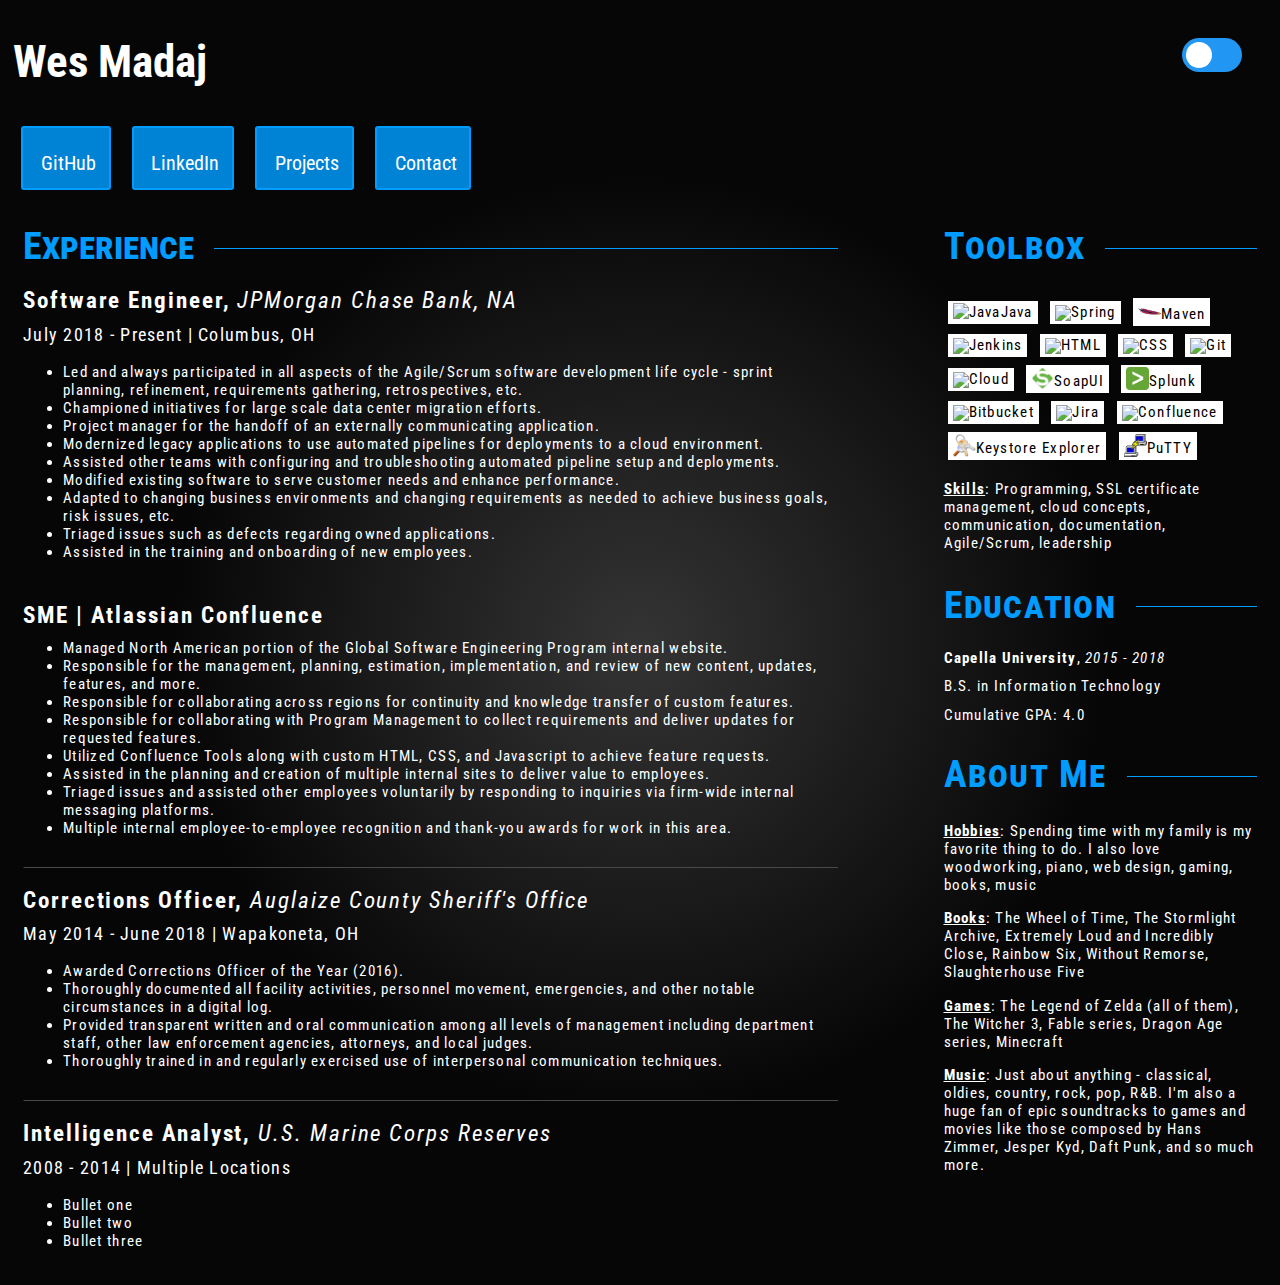
==== index.html @ 4418fcac "toggle switch, first attempt at light/dark toggle" ====
<!DOCTYPE html>
<html lang="en">
    <head>
        <meta charset="UTF-8">
        <meta name="viewport" content="width=device-width, initial-scale=1">
        <link rel="stylesheet" href="styles.css">
        <style>
            @import url('https://fonts.googleapis.com/css2?family=Lato:wght@400;700&family=Roboto+Condensed:wght@300;400;700&display=swap');
        </style>
        <script src="https://kit.fontawesome.com/1c5c298ec1.js" crossorigin="anonymous"></script>
        <title>Wes Madaj</title>
    </head>
    <h1 id="page-header">Wes Madaj</h1>
    <label class="switch" onClick="toggle()">
        <input type="checkbox" onclick="toggle()">
        <span class="slider round"></span>
    </label>
    <div id="main-nav">
        <a href="https://github.com/wtmadaj?tab=repositories" target="_blank" class="main-button"><i class="fa fa-github" aria-hidden="true"></i>GitHub</a>
        <a href="https://www.linkedin.com/in/wesleymadaj/" target="_blank" class="main-button"><i class="fa fa-linkedin-square" aria-hidden="true"></i>LinkedIn</a>
        <a href="projects.html" class="main-button"><i class="fa fa-code-fork"></i>Projects</a>
        <a href="mailto:wtmadaj@gmail.com?Subject=Hello" class="main-button"><i class="fa fa-envelope" aria-hidden="true"></i>Contact</a>
    </div>
    <body>
        <div id="left-panel">
            <h1 class="experience-header">Experience</h1>
            <div class="experience-section">
                <h2 class="job-title-company">Software Engineer, <i style="font-weight:400;">JPMorgan Chase Bank, NA</i></h2>
                <h3 class="job-dates-location">July 2018 - Present | Columbus, OH</h3>
                <ul>
                    <li>Led and always participated in all aspects of the Agile/Scrum software development
                        life cycle - sprint planning, refinement, requirements gathering, retrospectives, etc.</li>
                    <li>Championed initiatives for large scale data center migration efforts.</li>
                    <li>Project manager for the handoff of an externally communicating application.</li>
                    <!--Make this ^ a separate area? -->
                    <li>Modernized legacy applications to use automated pipelines for deployments to a cloud environment.</li>
                    <li>Assisted other teams with configuring and troubleshooting automated pipeline setup and deployments.</li>
                    <li>Modified existing software to serve customer needs and enhance performance.</li>
                    <li>Adapted to changing business environments and changing requirements as needed to achieve business
                        goals, risk issues, etc.
                    <li>Triaged issues such as defects regarding owned applications.</li>
                    <li>Assisted in the training and onboarding of new employees.</li>
                </ul>
                <br>
                <h2 class="job-title-company">SME | Atlassian Confluence</h2>
                <ul>
                    <li>Managed North American portion of the Global Software Engineering Program internal website.</li>
                    <li>Responsible for the management, planning, estimation, implementation, and review of new content,
                        updates, features, and more.</li>
                    <li>Responsible for collaborating across regions for continuity and knowledge transfer of custom features.</li>
                    <li>Responsible for collaborating with Program Management to collect requirements and deliver updates for
                        requested features.</li>
                    <li>Utilized Confluence Tools along with custom HTML, CSS, and Javascript to achieve feature requests.</li>
                    <li>Assisted in the planning and creation of multiple internal sites to deliver value to employees.</li>
                    <li>Triaged issues and assisted other employees voluntarily by responding to inquiries via firm-wide internal
                        messaging platforms.</li>
                    <li>Multiple internal employee-to-employee recognition and thank-you awards for work in this area.</li>
                </ul>
            </div>
            <hr>

            <div class="experience-section">
                <h2 class="job-title-company">Corrections Officer, <i style="font-weight:400;">Auglaize County Sheriff's Office</i></h2>
                <h3 class="job-dates-location">May 2014 - June 2018 | Wapakoneta, OH</h3>
                <ul>
                    <li>Awarded Corrections Officer of the Year (2016).</li>
                    <li>Thoroughly documented all facility activities, personnel movement, emergencies, and other notable circumstances in
                        a digital log.</li>
                    <li>Provided transparent written and oral communication among all levels of management including
                    department staff, other law enforcement agencies, attorneys, and local judges.</li>
                    <li>Thoroughly trained in and regularly exercised use of interpersonal communication techniques.</li>
                </ul>
            </div>
            <hr>

            <div class="experience-section">
                <h2 class="job-title-company">Intelligence Analyst, <i style="font-weight:400;">U.S. Marine Corps Reserves</i></h2>
                <h3 class="job-dates-location">2008 - 2014 | Multiple Locations</h3>
                <ul>
                    <li>Bullet one</li>
                    <li>Bullet two</li>
                    <li>Bullet three</li>
                </ul>
            </div>
        </div>


        <div id="right-panel">
            <div class="details-section">
                <h1 class="details-header">Toolbox</h1>
                <p class="tool-tag"><img src="https://img.icons8.com/color/96/000000/java-coffee-cup-logo--v1.png" alt="Java"/>Java</p>
                <p class="tool-tag"><img src="https://img.icons8.com/color/96/000000/spring-logo.png"/>Spring</p>
                <p class="tool-tag"><img src="images/apache-maven-icon.png"/>Maven</p>
                <p class="tool-tag"><img src="https://img.icons8.com/color/96/000000/jenkins.png"/>Jenkins</p>
                <p class="tool-tag"><img src="https://img.icons8.com/color/96/000000/html-5--v1.png"/>HTML</p>
                <p class="tool-tag"><img src="https://img.icons8.com/color/96/000000/css3.png"/>CSS</p>
                <p class="tool-tag"><img src="https://img.icons8.com/color/96/000000/git.png"/>Git</p>
                <p class="tool-tag"><img src="https://img.icons8.com/fluency/96/000000/cloud.png"/>Cloud</p>
                <p class="tool-tag"><img src="images/soapui-icon.png"/>SoapUI</p>
                <p class="tool-tag"><img src="images/splunk-icon.png"/>Splunk</p>
                <p class="tool-tag"><img src="https://img.icons8.com/color/96/000000/bitbucket.png"/>Bitbucket</p>
                <p class="tool-tag"><img src="https://img.icons8.com/color/96/000000/jira.png"/>Jira</p>
                <p class="tool-tag"><img src="https://img.icons8.com/color/96/000000/atlassian-confluence.png"/>Confluence</p>
                <p class="tool-tag"><img src="images/KeyStore%20Explorer.png"/>Keystore Explorer</p>
                <p class="tool-tag"><img src="images/PuTTY_icon_128px.png"/>PuTTY</p>
                <p><strong style="text-decoration: underline;">Skills</strong>: Programming, SSL certificate management,
                    cloud concepts, communication, documentation, Agile/Scrum, leadership</p>
            </div>

            <div class="details-section">
                <h1 class="details-header">Education</h1>
                <p style="line-height: 1vw;"><strong>Capella University</strong>,   <em>2015 - 2018</em></p>
                <p style="line-height: 1vw;">B.S. in Information Technology</p>
                <p style="line-height: 1vw;">Cumulative GPA: 4.0</p>
            </div>

            <div class="details-section">
                <h1 class="details-header">About Me</h1>
                <p><strong style="text-decoration: underline;">Hobbies</strong>: Spending time with my family is my favorite
                    thing to do. I also love woodworking, piano, web design, gaming, books, music</p>
                <p><strong style="text-decoration: underline;">Books</strong>: The Wheel of Time, The Stormlight Archive,
                    Extremely Loud and Incredibly Close, Rainbow Six, Without Remorse, Slaughterhouse Five</p>
                <p><strong style="text-decoration: underline;">Games</strong>: The Legend of Zelda (all of them), The Witcher 3,
                    Fable series, Dragon Age series, Minecraft</p>
                <p><strong style="text-decoration: underline;">Music</strong>: Just about anything - classical, oldies, country,
                    rock, pop, R&B. I'm also a huge fan of epic soundtracks to games and movies like those composed by Hans Zimmer,
                    Jesper Kyd, Daft Punk, and so much more.</p>
            </div>

        </div>
        <script src="scripts/light-dark-toggle.js"></script>
    </body>
</html>
---- styles.css ----
html{
    font-family: 'Lato', sans-serif;
    font-family: 'Roboto Condensed', sans-serif;
    font-size: calc(.8em + .5vw);
    padding: 5px;
}
body{
    /*background-color: #343434;*/
    background: rgb(52,52,52);
    background: radial-gradient(circle, rgba(52,52,52,1) 0%, rgba(6,6,6,1) 52%);
    color: white;
}
hr {
    border-color: rgb(73, 73, 73);
    border-top: none;
}
#page-header {
    font-size: 3.5vw;
}
#main-nav {
    font-size: 1.6vw;
}
.main-button {
    color: white;
    text-decoration: none;
    border: 2px solid rgb(0, 156, 255);
    background-color: rgb(0, 131, 213);
    border-radius: 3px;
    /*padding: 10px 15px 7px 15px;*/
    padding: 1vw;
    margin: 8px;
    font-size: 1.6vw;
    display: inline-block;
}
#active-button {
    background-color: transparent;
}
.main-button:hover {
    background-color: rgb(0, 156, 255);
    /*padding: 10px 15px 7px 15px;*/
}
.fa {
    margin-right: 5px;
    font-size: 2.3vw;
    vertical-align: text-bottom;
    /*min-font-size: 1.4vw;*/
}
#left-panel {
    font-size: 1.2vw;
    width: 65%;
    float: left;
    margin-left: 10px;
}
#right-panel {
    font-size: 1.2vw;
    width: 25%;
    float: right;
    margin-right: 10px;
}
.experience-section {
    letter-spacing: .1vw;
    margin: 30px 0;
}
.details-section {
    letter-spacing: .1vw;
    margin-bottom: 30px;
    position: relative;
}
.experience-header {
    font-variant: small-caps;
    overflow: hidden;
    color: rgb(0, 156, 255);
    font-size: 3vw;
}
.experience-header:after {
    content:"";
    display: inline-block;
    height: 0.5em;
    vertical-align: bottom;
    width: 100%;
    margin-right: -100%;
    margin-left: 20px;
    border-top: 1px solid rgb(0, 156, 255);
}
.details-header {
    font-variant: small-caps;
    overflow: hidden;
    color: rgb(0, 156, 255);
    font-size: 3vw;
}
.details-header:after {
    content:"";
    display: inline-block;
    height: 0.5em;
    vertical-align: bottom;
    width: 100%;
    margin-right: -100%;
    margin-left: 20px;
    border-top: 1px solid rgb(0, 156, 255);
}
.job-title-company {
    line-height: .5vw;
    letter-spacing: .15vw;
}
.job-dates-location {
    font-weight: 400;
}
.tag {
    display: inline;
    vertical-align: middle;
    width: 3vw;
}
.tool-tag {
    display: inline-block;
    vertical-align: middle;
    color: black;
    background: white;
    padding: 2px 5px 3px 5px;
    margin: 4px;
}
.tool-tag img {
    width: 1.8vw;
    vertical-align: text-bottom;
}
.tag-text {
    display: inline;
}
.dev-stage {
    font-variant: all-small-caps;
    font-size: smaller;
    display: initial;
    color: rgb(43, 238, 43);
    padding: 5px;
    border-radius: 3px;
    vertical-align: super;
    position: relative;
    top: -1vw;
}
/* The switch - the box around the slider */
.switch {
    position: absolute;
    top: 3vw;
    right: 3vw;
    display: inline-block;
    width: 60px;
    height: 34px;
}
/* Hide default HTML checkbox */
.switch input {
    opacity: 0;
    width: 0;
    height: 0;
}

/* The slider */
.slider {
    position: absolute;
    cursor: pointer;
    top: 0;
    left: 0;
    right: 0;
    bottom: 0;
    /*background-color: #ccc;*/
    background-color: #2196F3;
    -webkit-transition: .4s;
    transition: .4s;
}

.slider:before {
    position: absolute;
    content: "";
    height: 26px;
    width: 26px;
    left: 4px;
    bottom: 4px;
    background-color: white;
    /*background-color: #2196F3;*/
    -webkit-transition: .4s;
    transition: .4s;
}

input:checked + .slider {
    /*background-color: #2196F3;*/
    background-color: #ccc;
}

input:focus + .slider {
    /*box-shadow: 0 0 1px #2196F3;*/
    background-color: #ccc;
}

input:checked + .slider:before {
    -webkit-transform: translateX(26px);
    -ms-transform: translateX(26px);
    transform: translateX(26px);
}
/* Rounded sliders */
.slider.round {
    border-radius: 34px;
}
.slider.round:before {
    border-radius: 50%;
}
@media only screen and (max-width: 899px) {
    #page-header {font-size: 5vw;}
    .main-button {font-size: 3vw;}
    #left-panel {
        width: 100%;
        margin-left: revert;
    }
    #right-panel {
        width: 100%;
        margin-right: revert;
    }
    .experience-header, .details-header {font-size: 4vw;}
    .experience-section, .details-section {font-size: 2vw;}
    .experience-section .main-button {
        display: inline;
    }
    .fa { font-size: 3.5vw; }
}
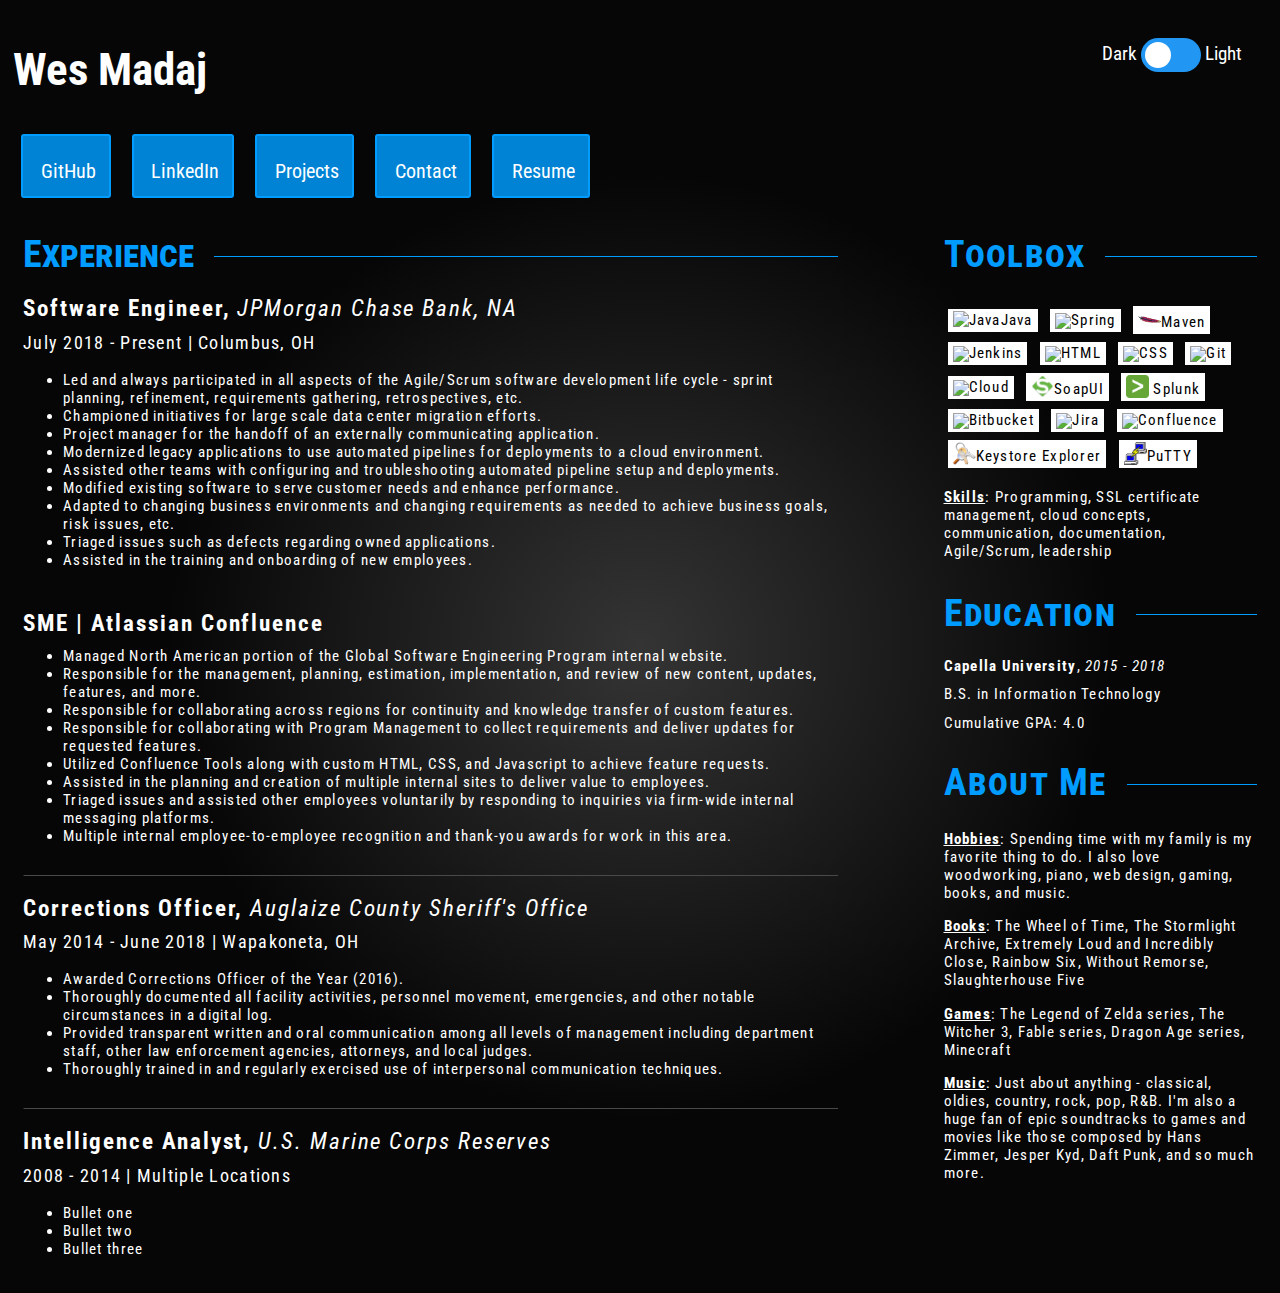
==== commit 69fe413a: "fixed light/dark mode toggle. Added resume download icon." ====
--- a/index.html
+++ b/index.html
@@ -11,15 +11,22 @@
         <title>Wes Madaj</title>
     </head>
     <h1 id="page-header">Wes Madaj</h1>
-    <label class="switch" onClick="toggle()">
-        <input type="checkbox" onclick="toggle()">
-        <span class="slider round"></span>
-    </label>
+    <a href="#" target="_blank" id="resume-download"><i class="fa fa-download" aria-hidden="true"></i></a>
+    <div class="toggle-div">
+        <p class="toggle-text-before">Dark</p>
+        <label class="switch">
+            <input type="checkbox" id="toggle-btn">
+            <span class="slider round"></span>
+        </label>
+        <p class="toggle-text-after">Light</p>
+    </div>
     <div id="main-nav">
         <a href="https://github.com/wtmadaj?tab=repositories" target="_blank" class="main-button"><i class="fa fa-github" aria-hidden="true"></i>GitHub</a>
         <a href="https://www.linkedin.com/in/wesleymadaj/" target="_blank" class="main-button"><i class="fa fa-linkedin-square" aria-hidden="true"></i>LinkedIn</a>
         <a href="projects.html" class="main-button"><i class="fa fa-code-fork"></i>Projects</a>
         <a href="mailto:wtmadaj@gmail.com?Subject=Hello" class="main-button"><i class="fa fa-envelope" aria-hidden="true"></i>Contact</a>
+        <a href="#" class="main-button" target="_blank"><i class="fa fa-download" aria-hidden="true"></i>Resume</a>
+    <!--TODO: add button for PDF version of resume for view/download    -->
     </div>
     <body>
         <div id="left-panel">
@@ -97,7 +104,7 @@
                 <p class="tool-tag"><img src="https://img.icons8.com/color/96/000000/git.png"/>Git</p>
                 <p class="tool-tag"><img src="https://img.icons8.com/fluency/96/000000/cloud.png"/>Cloud</p>
                 <p class="tool-tag"><img src="images/soapui-icon.png"/>SoapUI</p>
-                <p class="tool-tag"><img src="images/splunk-icon.png"/>Splunk</p>
+                <p class="tool-tag"><img src="images/splunk-icon.png"/> Splunk</p>
                 <p class="tool-tag"><img src="https://img.icons8.com/color/96/000000/bitbucket.png"/>Bitbucket</p>
                 <p class="tool-tag"><img src="https://img.icons8.com/color/96/000000/jira.png"/>Jira</p>
                 <p class="tool-tag"><img src="https://img.icons8.com/color/96/000000/atlassian-confluence.png"/>Confluence</p>
@@ -117,10 +124,10 @@
             <div class="details-section">
                 <h1 class="details-header">About Me</h1>
                 <p><strong style="text-decoration: underline;">Hobbies</strong>: Spending time with my family is my favorite
-                    thing to do. I also love woodworking, piano, web design, gaming, books, music</p>
+                    thing to do. I also love woodworking, piano, web design, gaming, books, and music.</p>
                 <p><strong style="text-decoration: underline;">Books</strong>: The Wheel of Time, The Stormlight Archive,
                     Extremely Loud and Incredibly Close, Rainbow Six, Without Remorse, Slaughterhouse Five</p>
-                <p><strong style="text-decoration: underline;">Games</strong>: The Legend of Zelda (all of them), The Witcher 3,
+                <p><strong style="text-decoration: underline;">Games</strong>: The Legend of Zelda series, The Witcher 3,
                     Fable series, Dragon Age series, Minecraft</p>
                 <p><strong style="text-decoration: underline;">Music</strong>: Just about anything - classical, oldies, country,
                     rock, pop, R&B. I'm also a huge fan of epic soundtracks to games and movies like those composed by Hans Zimmer,
--- a/styles.css
+++ b/styles.css
@@ -5,7 +5,6 @@
     padding: 5px;
 }
 body{
-    /*background-color: #343434;*/
     background: rgb(52,52,52);
     background: radial-gradient(circle, rgba(52,52,52,1) 0%, rgba(6,6,6,1) 52%);
     color: white;
@@ -16,6 +15,15 @@
 }
 #page-header {
     font-size: 3.5vw;
+    display: inline-block;
+}
+#resume-download {
+    display: inline-block;
+    margin-left: 3vw;
+    color: rgb(0, 131, 213);
+}
+#resume-download:hover  {
+    color: white;
 }
 #main-nav {
     font-size: 1.6vw;
@@ -26,7 +34,6 @@
     border: 2px solid rgb(0, 156, 255);
     background-color: rgb(0, 131, 213);
     border-radius: 3px;
-    /*padding: 10px 15px 7px 15px;*/
     padding: 1vw;
     margin: 8px;
     font-size: 1.6vw;
@@ -37,13 +44,11 @@
 }
 .main-button:hover {
     background-color: rgb(0, 156, 255);
-    /*padding: 10px 15px 7px 15px;*/
 }
 .fa {
     margin-right: 5px;
     font-size: 2.3vw;
     vertical-align: text-bottom;
-    /*min-font-size: 1.4vw;*/
 }
 #left-panel {
     font-size: 1.2vw;
@@ -72,6 +77,7 @@
     color: rgb(0, 156, 255);
     font-size: 3vw;
 }
+/* Creates the blue line after headers */
 .experience-header:after {
     content:"";
     display: inline-block;
@@ -136,23 +142,29 @@
     position: relative;
     top: -1vw;
 }
-/* The switch - the box around the slider */
-.switch {
+/* The light/dark mode toggle */
+.toggle-div {
     position: absolute;
     top: 3vw;
     right: 3vw;
+}
+.toggle-text-before, .toggle-text-after {
+    display: inline;
+    font-size: 1.5vw;
+}
+
+.switch {
+    position: relative;
     display: inline-block;
     width: 60px;
     height: 34px;
-}
-/* Hide default HTML checkbox */
+    vertical-align: middle;
+}
 .switch input {
     opacity: 0;
     width: 0;
     height: 0;
 }
-
-/* The slider */
 .slider {
     position: absolute;
     cursor: pointer;
@@ -160,12 +172,11 @@
     left: 0;
     right: 0;
     bottom: 0;
-    /*background-color: #ccc;*/
     background-color: #2196F3;
     -webkit-transition: .4s;
     transition: .4s;
-}
-
+    border-radius: 34px;
+}
 .slider:before {
     position: absolute;
     content: "";
@@ -174,33 +185,22 @@
     left: 4px;
     bottom: 4px;
     background-color: white;
-    /*background-color: #2196F3;*/
     -webkit-transition: .4s;
     transition: .4s;
-}
-
+    border-radius: 50%;
+}
 input:checked + .slider {
-    /*background-color: #2196F3;*/
+    background-color: #656565;
+}
+input:focus + .slider {
     background-color: #ccc;
 }
-
-input:focus + .slider {
-    /*box-shadow: 0 0 1px #2196F3;*/
-    background-color: #ccc;
-}
-
 input:checked + .slider:before {
     -webkit-transform: translateX(26px);
     -ms-transform: translateX(26px);
     transform: translateX(26px);
 }
-/* Rounded sliders */
-.slider.round {
-    border-radius: 34px;
-}
-.slider.round:before {
-    border-radius: 50%;
-}
+
 @media only screen and (max-width: 899px) {
     #page-header {font-size: 5vw;}
     .main-button {font-size: 3vw;}
@@ -212,10 +212,14 @@
         width: 100%;
         margin-right: revert;
     }
-    .experience-header, .details-header {font-size: 4vw;}
-    .experience-section, .details-section {font-size: 2vw;}
+    .experience-header, .details-header {font-size: 5vw;}
+    .experience-section, .details-section {font-size: 2.6vw;}
     .experience-section .main-button {
         display: inline;
     }
     .fa { font-size: 3.5vw; }
-}
+    .toggle-text-before, .toggle-text-after {
+        font-size: 2.8vw;
+    }
+    .tool-tag img { vertical-align: middle;}
+}
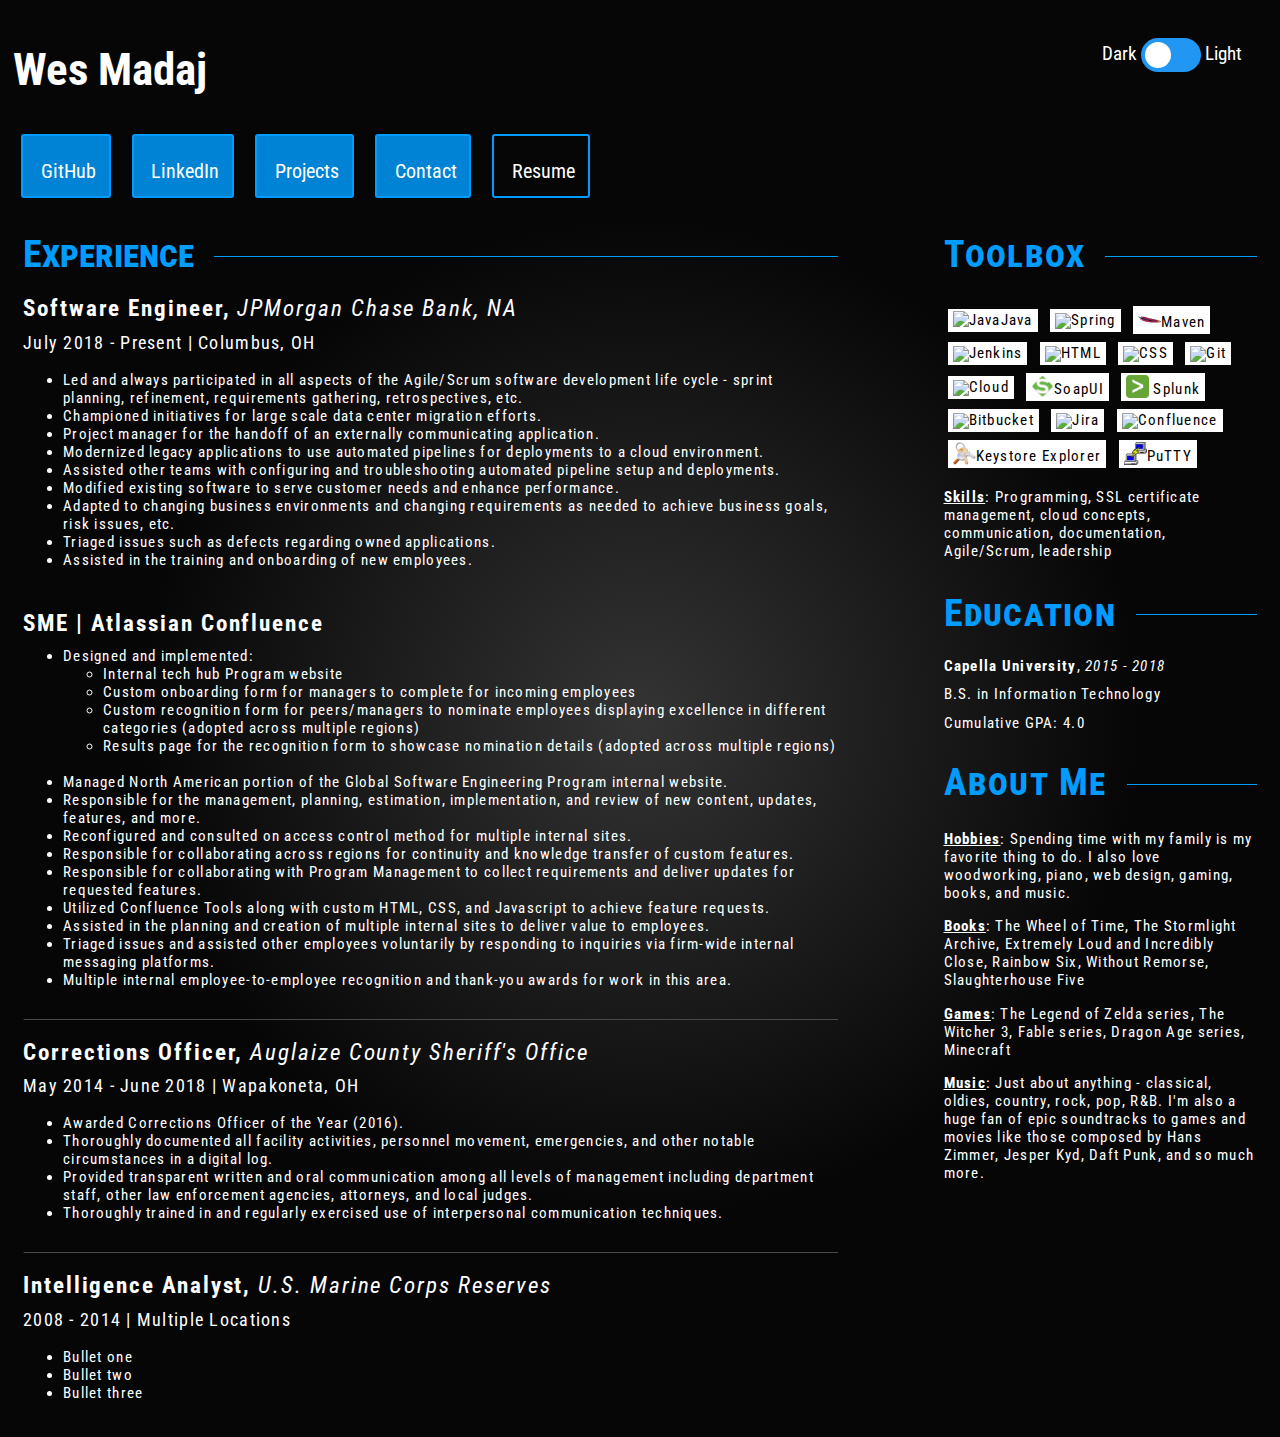
==== commit dba3ad38: "added pdf resume, updated dark/light mode styles" ====
--- a/index.html
+++ b/index.html
@@ -11,7 +11,7 @@
         <title>Wes Madaj</title>
     </head>
     <h1 id="page-header">Wes Madaj</h1>
-    <a href="#" target="_blank" id="resume-download"><i class="fa fa-download" aria-hidden="true"></i></a>
+    <a href="files/Wesley_Madaj_Resume.pdf" target="_blank" id="resume-download"><i class="fa fa-download" aria-hidden="true"></i></a>
     <div class="toggle-div">
         <p class="toggle-text-before">Dark</p>
         <label class="switch">
@@ -25,7 +25,7 @@
         <a href="https://www.linkedin.com/in/wesleymadaj/" target="_blank" class="main-button"><i class="fa fa-linkedin-square" aria-hidden="true"></i>LinkedIn</a>
         <a href="projects.html" class="main-button"><i class="fa fa-code-fork"></i>Projects</a>
         <a href="mailto:wtmadaj@gmail.com?Subject=Hello" class="main-button"><i class="fa fa-envelope" aria-hidden="true"></i>Contact</a>
-        <a href="#" class="main-button" target="_blank"><i class="fa fa-download" aria-hidden="true"></i>Resume</a>
+        <a href="#" class="main-button" id="active-button"><i class="fa fa-file-text aria-hidden="true"></i>Resume</a>
     <!--TODO: add button for PDF version of resume for view/download    -->
     </div>
     <body>
@@ -51,9 +51,17 @@
                 <br>
                 <h2 class="job-title-company">SME | Atlassian Confluence</h2>
                 <ul>
+                    <li>Designed and implemented:</li>
+                        <ul>
+                            <li>Internal tech hub Program website</li>
+                            <li>Custom onboarding form for managers to complete for incoming employees</li>
+                            <li>Custom recognition form for peers/managers to nominate employees displaying excellence in different categories (adopted across multiple regions)</li>
+                            <li>Results page for the recognition form to showcase nomination details (adopted across multiple regions)</li>
+                        </ul><br>
                     <li>Managed North American portion of the Global Software Engineering Program internal website.</li>
                     <li>Responsible for the management, planning, estimation, implementation, and review of new content,
                         updates, features, and more.</li>
+                    <li>Reconfigured and consulted on access control method for multiple internal sites.</li>
                     <li>Responsible for collaborating across regions for continuity and knowledge transfer of custom features.</li>
                     <li>Responsible for collaborating with Program Management to collect requirements and deliver updates for
                         requested features.</li>
--- a/styles.css
+++ b/styles.css
@@ -136,6 +136,7 @@
     font-size: smaller;
     display: initial;
     color: rgb(43, 238, 43);
+    background-color: black;
     padding: 5px;
     border-radius: 3px;
     vertical-align: super;
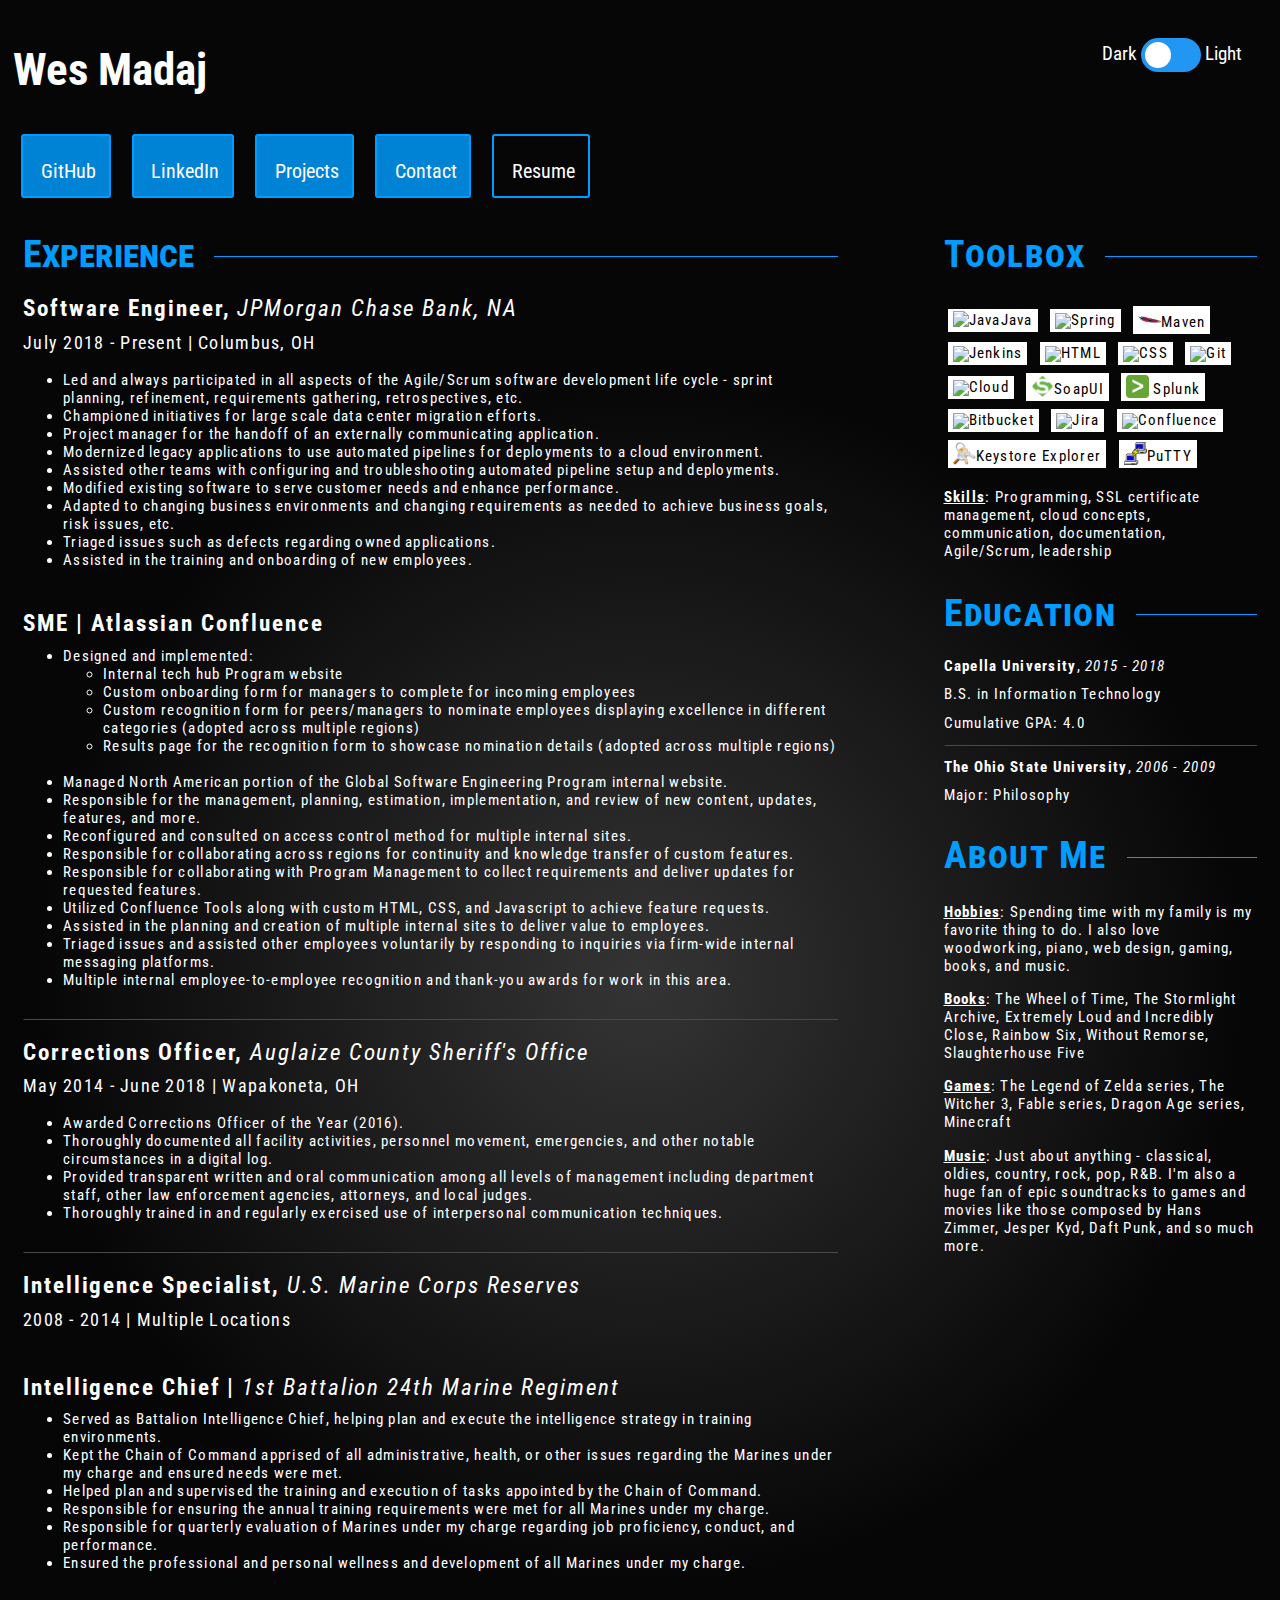
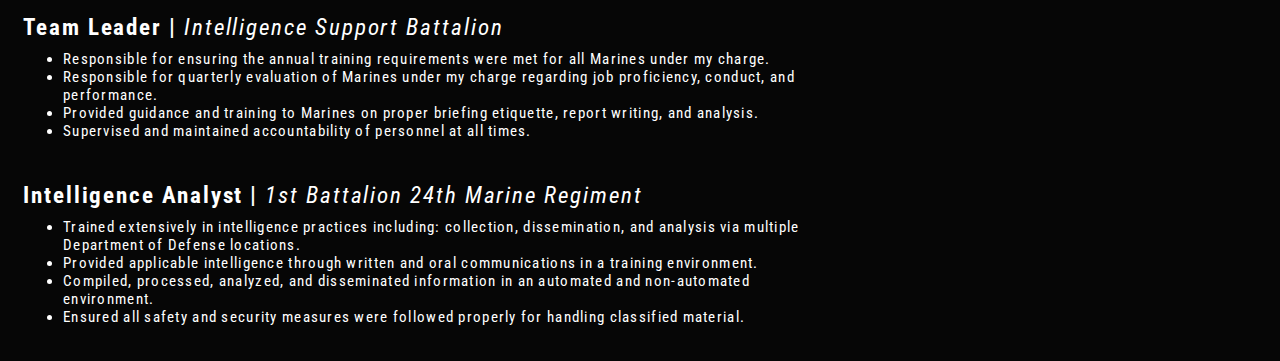
==== commit 4612fc95: "updated experience details for Marine experience" ====
--- a/index.html
+++ b/index.html
@@ -89,12 +89,35 @@
             <hr>
 
             <div class="experience-section">
-                <h2 class="job-title-company">Intelligence Analyst, <i style="font-weight:400;">U.S. Marine Corps Reserves</i></h2>
+                <h2 class="job-title-company">Intelligence Specialist, <i style="font-weight:400;">U.S. Marine Corps Reserves</i></h2>
                 <h3 class="job-dates-location">2008 - 2014 | Multiple Locations</h3>
+                <br>
+                <h2 class="job-title-company">Intelligence Chief | <i style="font-weight:400;">1st Battalion 24th Marine Regiment</i></h2>
                 <ul>
-                    <li>Bullet one</li>
-                    <li>Bullet two</li>
-                    <li>Bullet three</li>
+                    <li>Served as Battalion Intelligence Chief, helping plan and execute the intelligence strategy in training environments.</li>
+                    <li>Kept the Chain of Command apprised of all administrative, health, or other issues regarding the Marines
+                        under my charge and ensured needs were met.</li>
+                    <li>Helped plan and supervised the training and execution of tasks appointed by the Chain of Command.</li>
+                    <li>Responsible for ensuring the annual training requirements were met for all Marines under my charge.</li>
+                    <li>Responsible for quarterly evaluation of Marines under my charge regarding job proficiency, conduct, and performance.</li>
+                    <li>Ensured the professional and personal wellness and development of all Marines under my charge.</li>
+                </ul>
+                <br>
+                <h2 class="job-title-company">Team Leader | <i style="font-weight:400;">Intelligence Support Battalion</i></h2>
+                <ul>
+                    <li>Responsible for ensuring the annual training requirements were met for all Marines under my charge.</li>
+                    <li>Responsible for quarterly evaluation of Marines under my charge regarding job proficiency, conduct, and performance.</li>
+                    <li>Provided guidance and training to Marines on proper briefing etiquette, report writing, and analysis.</li>
+                    <li>Supervised and maintained accountability of personnel at all times.</li>
+                </ul>
+                <br>
+                <h2 class="job-title-company">Intelligence Analyst | <i style="font-weight:400;">1st Battalion 24th Marine Regiment</i></h2>
+                <ul>
+                    <li>Trained extensively in intelligence practices including: collection, dissemination, and analysis via multiple Department
+                        of Defense locations.</li>
+                    <li>Provided applicable intelligence through written and oral communications in a training environment.</li>
+                    <li>Compiled, processed, analyzed, and disseminated information in an automated and non-automated environment.</li>
+                    <li>Ensured all safety and security measures were followed properly for handling classified material.</li>
                 </ul>
             </div>
         </div>
@@ -127,6 +150,9 @@
                 <p style="line-height: 1vw;"><strong>Capella University</strong>,   <em>2015 - 2018</em></p>
                 <p style="line-height: 1vw;">B.S. in Information Technology</p>
                 <p style="line-height: 1vw;">Cumulative GPA: 4.0</p>
+                <hr>
+                <p style="line-height: 1vw;"><strong>The Ohio State University</strong>,   <em>2006 - 2009</em></p>
+                <p style="line-height: 1vw;">Major: Philosophy</p>
             </div>
 
             <div class="details-section">
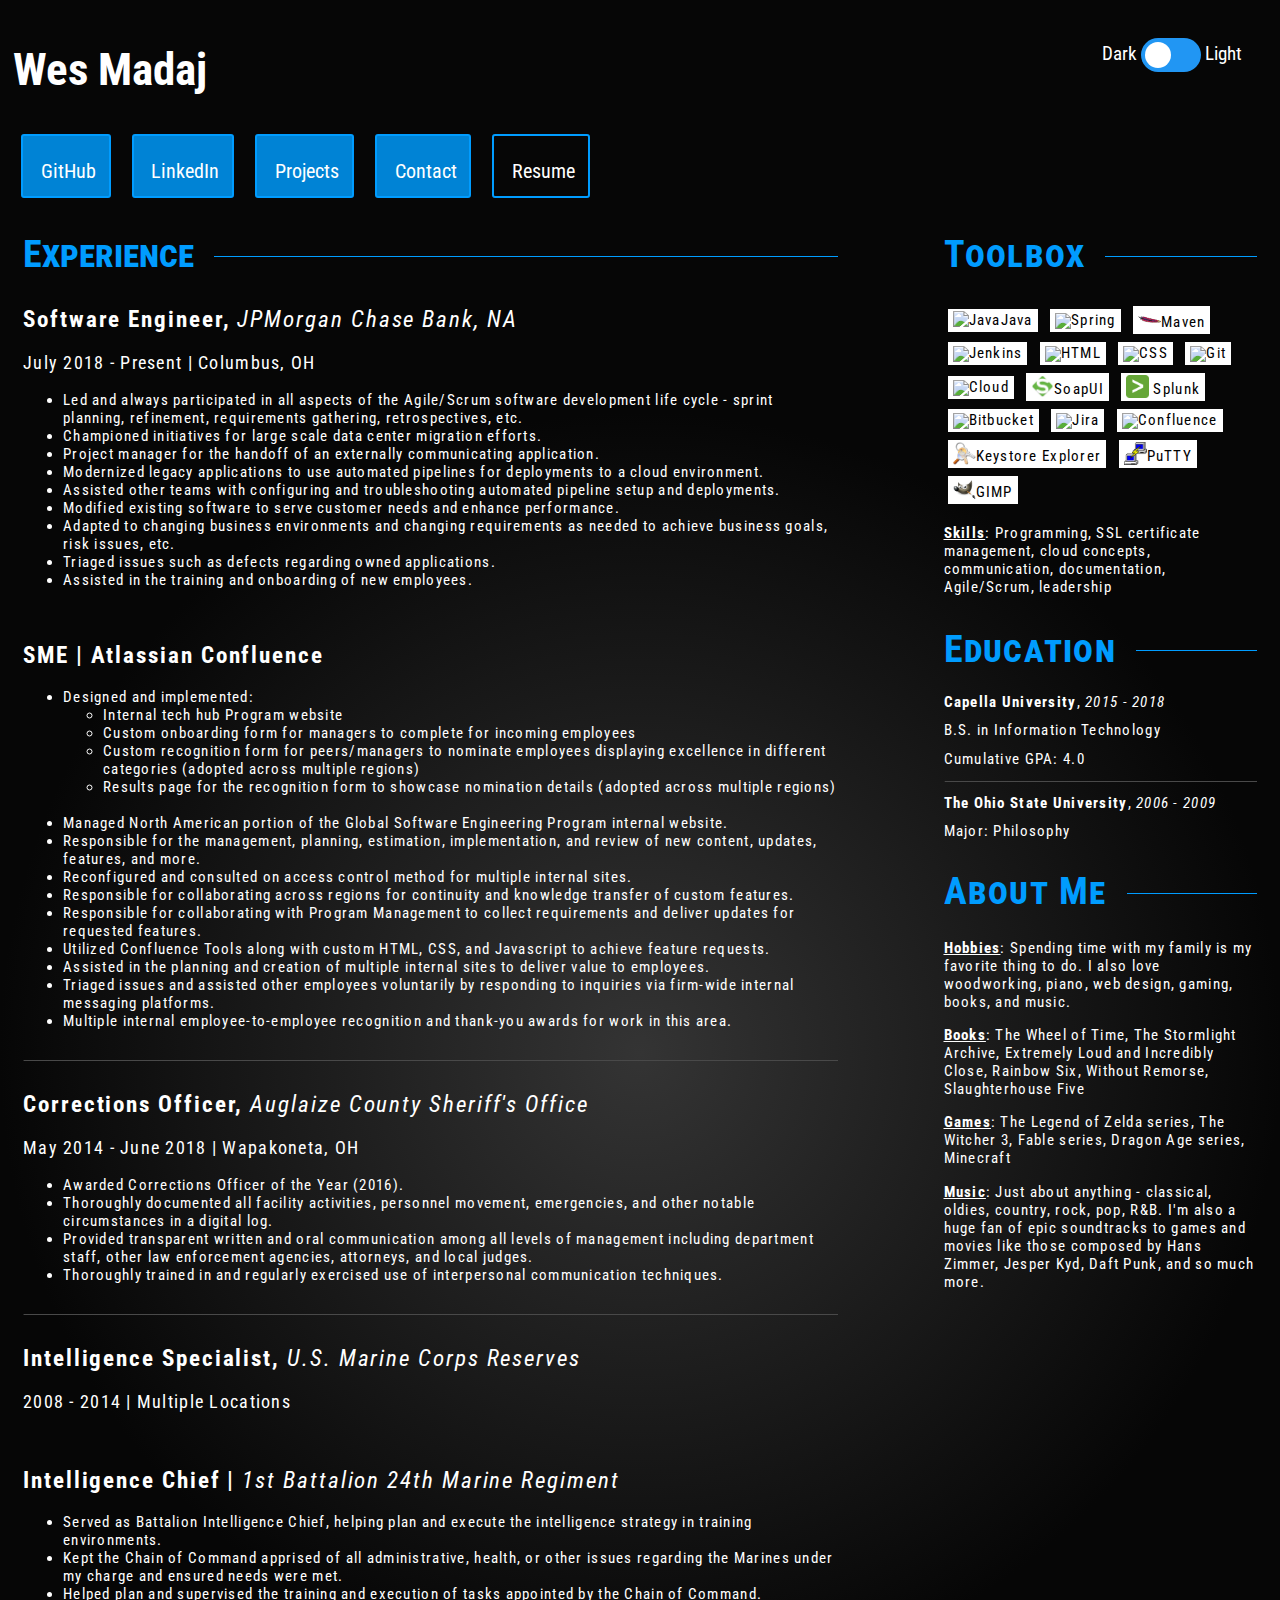
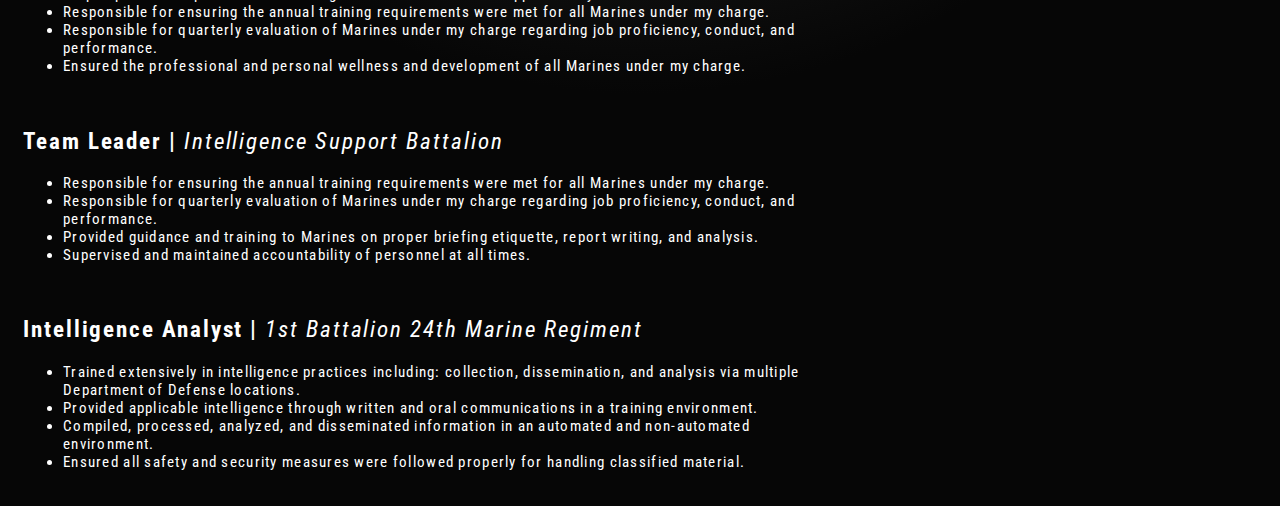
==== commit 4cb3c137: "Added GIMP skill, updated resume pdf" ====
--- a/index.html
+++ b/index.html
@@ -141,6 +141,7 @@
                 <p class="tool-tag"><img src="https://img.icons8.com/color/96/000000/atlassian-confluence.png"/>Confluence</p>
                 <p class="tool-tag"><img src="images/KeyStore%20Explorer.png"/>Keystore Explorer</p>
                 <p class="tool-tag"><img src="images/PuTTY_icon_128px.png"/>PuTTY</p>
+                <p class="tool-tag"><img src="images/gimp.png" />GIMP</p>
                 <p><strong style="text-decoration: underline;">Skills</strong>: Programming, SSL certificate management,
                     cloud concepts, communication, documentation, Agile/Scrum, leadership</p>
             </div>
--- a/styles.css
+++ b/styles.css
@@ -105,7 +105,6 @@
     border-top: 1px solid rgb(0, 156, 255);
 }
 .job-title-company {
-    line-height: .5vw;
     letter-spacing: .15vw;
 }
 .job-dates-location {
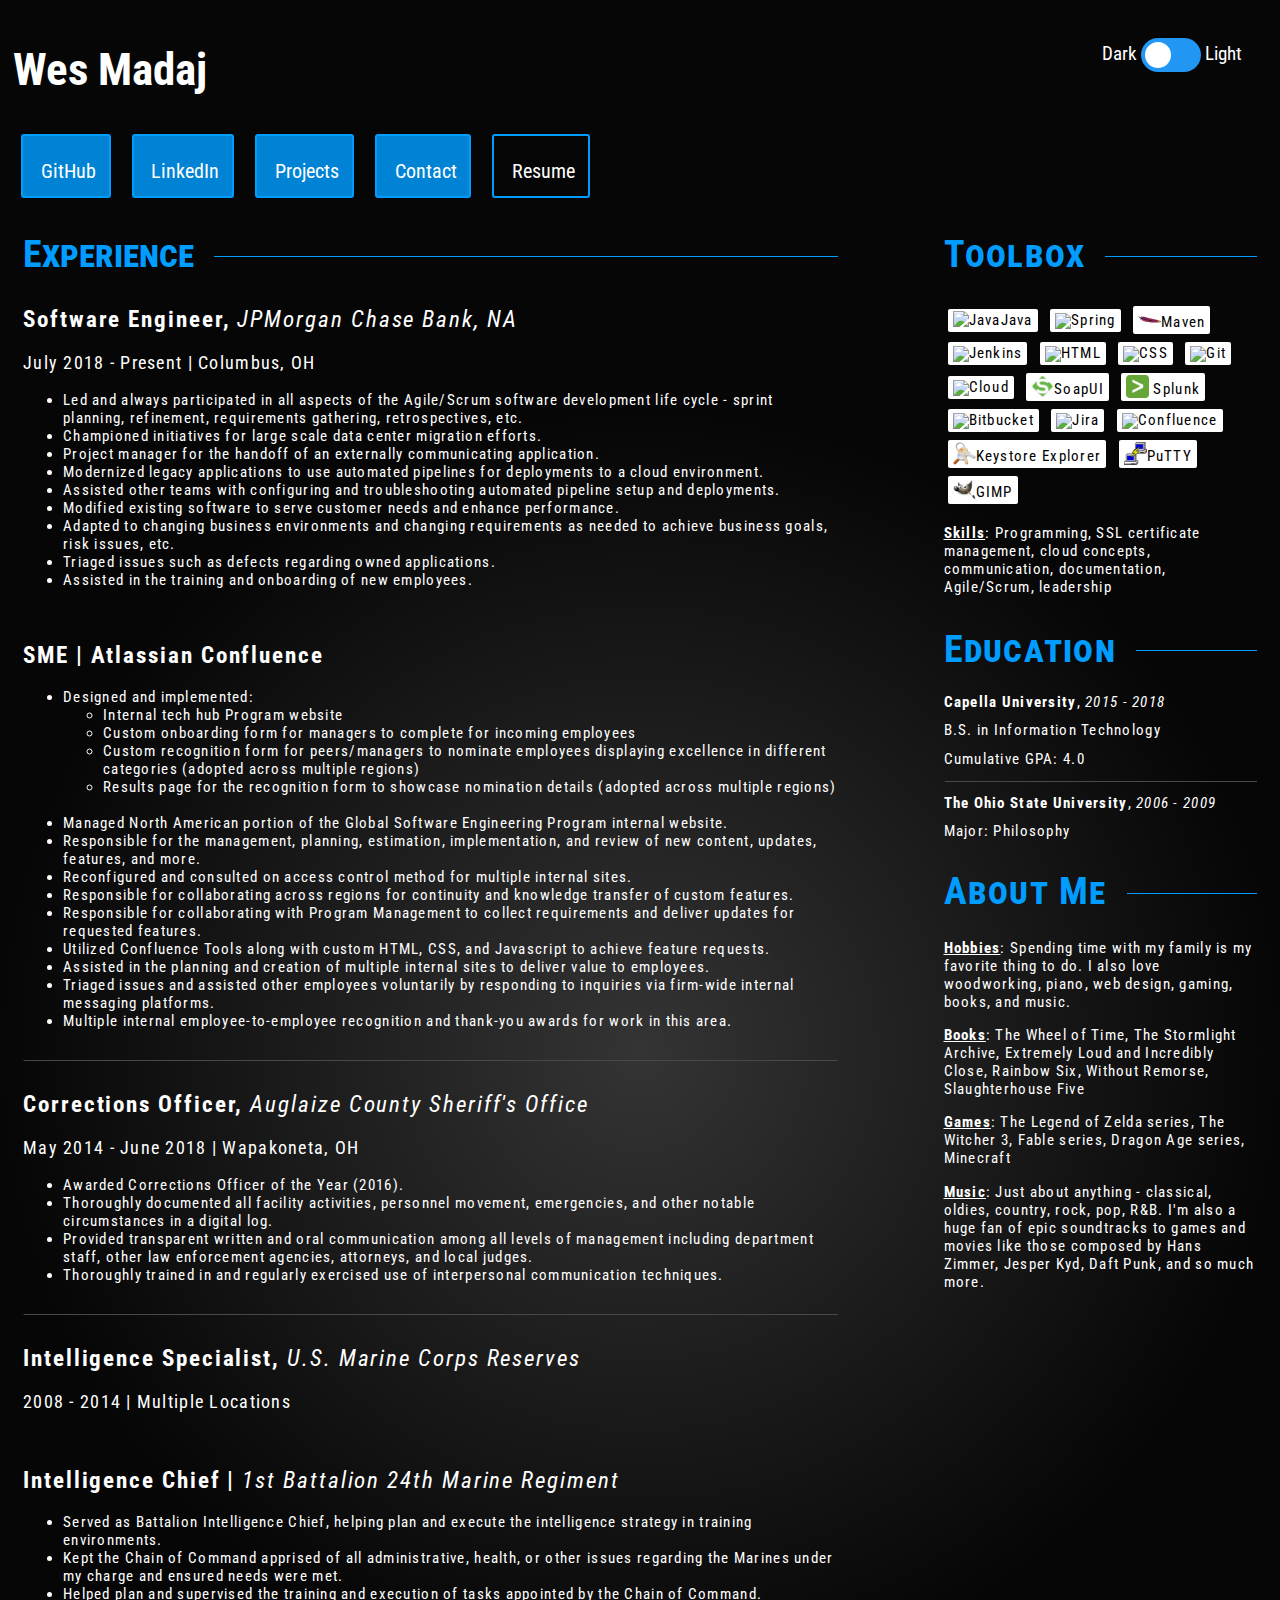
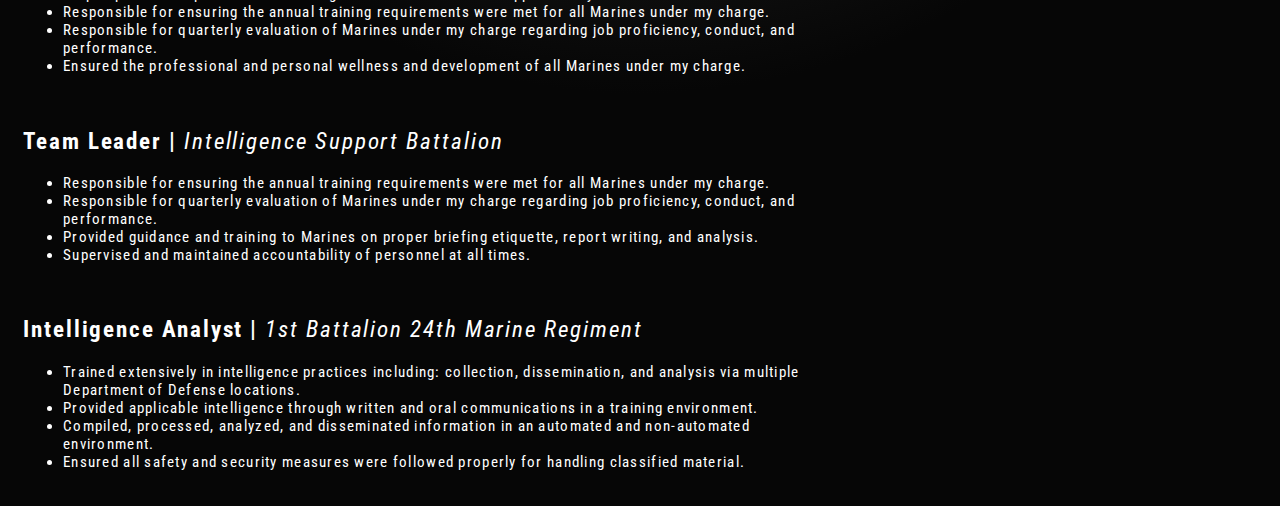
==== commit 37d1c368: "typo fix in index, removed commented out code in js" ====
--- a/index.html
+++ b/index.html
@@ -25,8 +25,7 @@
         <a href="https://www.linkedin.com/in/wesleymadaj/" target="_blank" class="main-button"><i class="fa fa-linkedin-square" aria-hidden="true"></i>LinkedIn</a>
         <a href="projects.html" class="main-button"><i class="fa fa-code-fork"></i>Projects</a>
         <a href="mailto:wtmadaj@gmail.com?Subject=Hello" class="main-button"><i class="fa fa-envelope" aria-hidden="true"></i>Contact</a>
-        <a href="#" class="main-button" id="active-button"><i class="fa fa-file-text aria-hidden="true"></i>Resume</a>
-    <!--TODO: add button for PDF version of resume for view/download    -->
+        <a href="#" class="main-button" id="active-button"><i class="fa fa-file-text" aria-hidden="true"></i>Resume</a>
     </div>
     <body>
         <div id="left-panel">
--- a/styles.css
+++ b/styles.css
@@ -122,6 +122,8 @@
     background: white;
     padding: 2px 5px 3px 5px;
     margin: 4px;
+    /*box-shadow: 2px 2px 2px 1px #cfcbcb;*/
+    border-radius: 2px;
 }
 .tool-tag img {
     width: 1.8vw;
@@ -132,11 +134,14 @@
 }
 .dev-stage {
     font-variant: all-small-caps;
-    font-size: smaller;
+    font-size: small;
+    font-weight: 700;
     display: initial;
     color: rgb(43, 238, 43);
     background-color: black;
-    padding: 5px;
+    background-color: rgb(43, 238, 43);
+    color: black;
+    padding: 1px 4px 4px 4px;
     border-radius: 3px;
     vertical-align: super;
     position: relative;
@@ -221,5 +226,7 @@
     .toggle-text-before, .toggle-text-after {
         font-size: 2.8vw;
     }
-    .tool-tag img { vertical-align: middle;}
-}
+    .tool-tag img {
+        width: 3vw;
+    }
+}
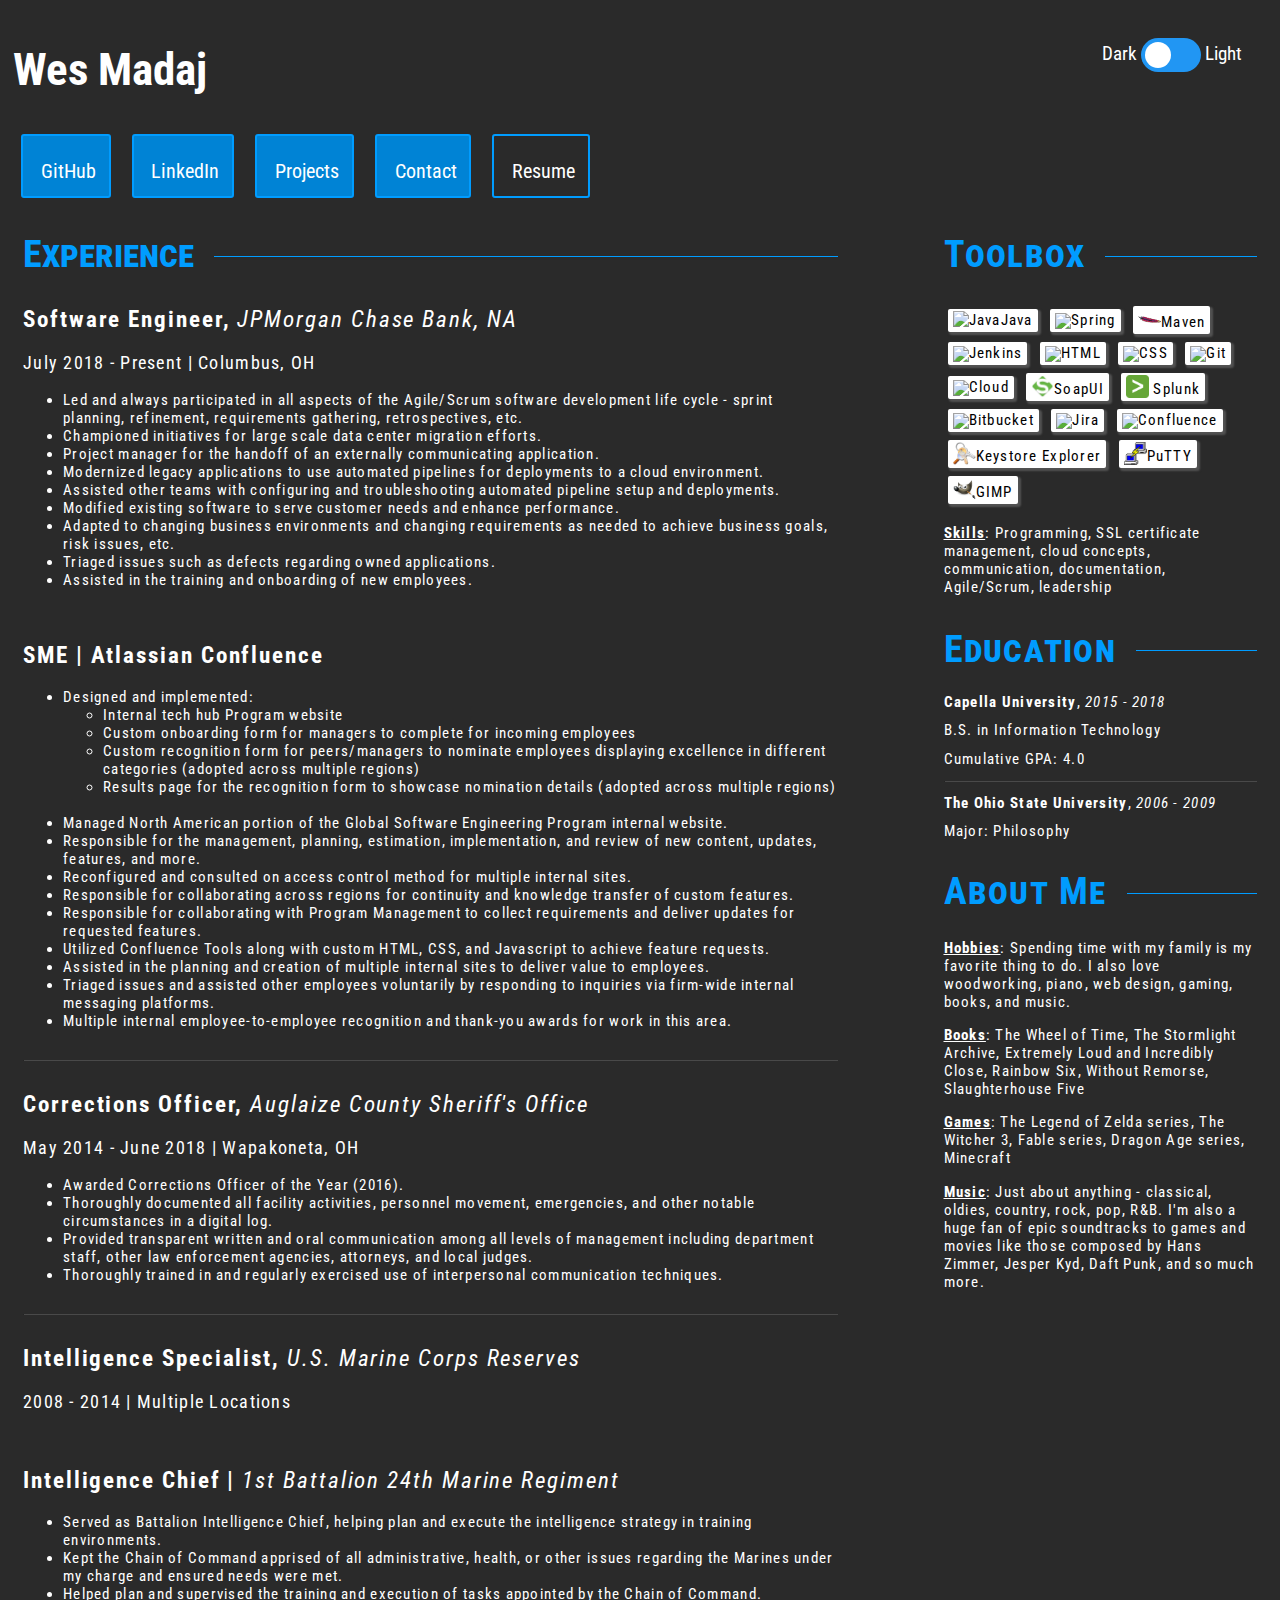
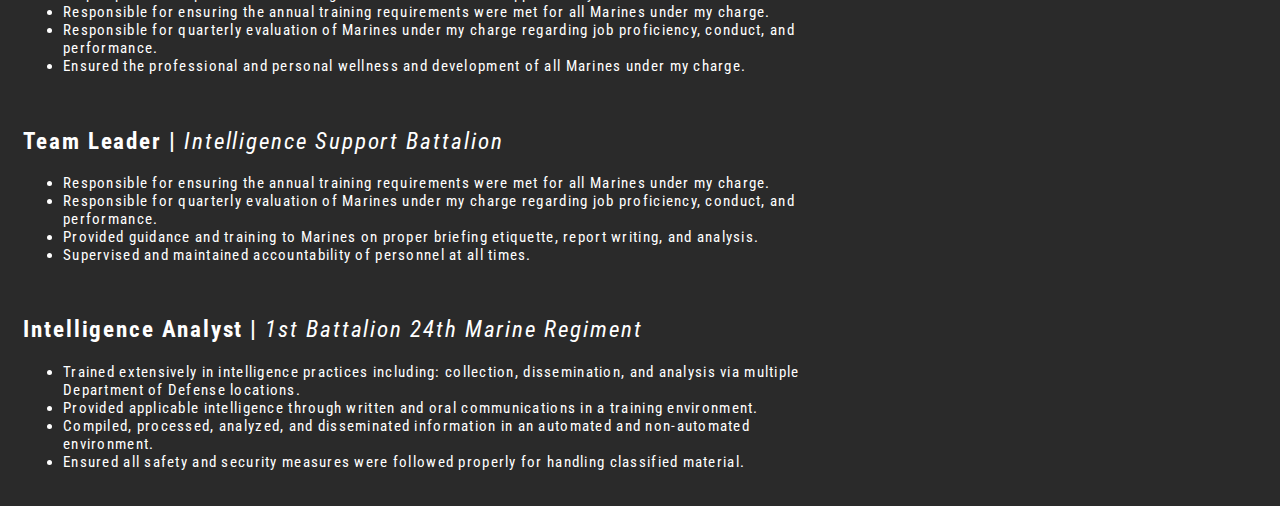
==== commit eaa66dc2: "enhanced theme toggling implementation, allowing for more items to be altered" ====
--- a/index.html
+++ b/index.html
@@ -27,7 +27,7 @@
         <a href="mailto:wtmadaj@gmail.com?Subject=Hello" class="main-button"><i class="fa fa-envelope" aria-hidden="true"></i>Contact</a>
         <a href="#" class="main-button" id="active-button"><i class="fa fa-file-text" aria-hidden="true"></i>Resume</a>
     </div>
-    <body>
+    <body class="container" data-theme="dark">
         <div id="left-panel">
             <h1 class="experience-header">Experience</h1>
             <div class="experience-section">
@@ -169,6 +169,7 @@
             </div>
 
         </div>
-        <script src="scripts/light-dark-toggle.js"></script>
+        <script src="scripts/light-dark-toggle2.js"></script>
+        <script src="scripts/light-dark-toggle-persist.js"></script>
     </body>
 </html>--- a/styles.css
+++ b/styles.css
@@ -1,3 +1,25 @@
+/*** Dark Mode Theme ***/
+:root, [data-theme="default"] {
+    --body-bg: rgb(42, 42, 42);
+    --body-bg2: -webkit-radial-gradient(circle farthest-corner at center center, #DEDEDE 0%, #FFFAFA 55%);
+    --body-bg2: -moz-radial-gradient(circle farthest-corner at center center, #DEDEDE 0%, #FFFAFA 55%);
+    --body-bg2: radial-gradient(circle farthest-corner at center center, #DEDEDE 0%, #FFFAFA 55%);
+    --masonry-item-bg: black;
+    --text-color: white;
+    --active-btn-color: white;
+    --tool-tag-box-shadow: 2px 2px 2px 1px #525252;
+
+}
+/* Light Mode Theme */
+[data-theme="light"] {
+    --body-bg: #ececec;
+    --body-bg2: radial-gradient(circle, rgba(52,52,52,1) 0%, rgba(6,6,6,1) 52%);
+    --masonry-item-bg: white;
+    --text-color: black;
+    --active-btn-color: rgb(0, 131, 213);
+    --tool-tag-box-shadow: 2px 2px 2px 1px #cfcbcb;
+}
+
 html{
     font-family: 'Lato', sans-serif;
     font-family: 'Roboto Condensed', sans-serif;
@@ -5,9 +27,8 @@
     padding: 5px;
 }
 body{
-    background: rgb(52,52,52);
-    background: radial-gradient(circle, rgba(52,52,52,1) 0%, rgba(6,6,6,1) 52%);
-    color: white;
+    background: var(--body-bg);
+    color: var(--text-color);
 }
 hr {
     border-color: rgb(73, 73, 73);
@@ -41,6 +62,7 @@
 }
 #active-button {
     background-color: transparent;
+    color: var(--active-btn-color);
 }
 .main-button:hover {
     background-color: rgb(0, 156, 255);
@@ -122,7 +144,7 @@
     background: white;
     padding: 2px 5px 3px 5px;
     margin: 4px;
-    /*box-shadow: 2px 2px 2px 1px #cfcbcb;*/
+    box-shadow: var(--tool-tag-box-shadow);
     border-radius: 2px;
 }
 .tool-tag img {
@@ -130,7 +152,7 @@
     vertical-align: text-bottom;
 }
 .tag-text {
-    display: inline;
+    display: inline-block;
 }
 .dev-stage {
     font-variant: all-small-caps;
@@ -157,7 +179,6 @@
     display: inline;
     font-size: 1.5vw;
 }
-
 .switch {
     position: relative;
     display: inline-block;
@@ -206,6 +227,78 @@
     transform: translateX(26px);
 }
 
+
+/*Masonry*/
+.masonry-wrapper {
+    padding: 1.5em;
+    max-width: 1500px;
+    margin-right: auto;
+    margin-left: auto;
+}
+.masonry {
+    display: grid;
+    grid-template-columns: repeat(1, minmax(100px,1fr));
+    grid-gap: 10px;
+    grid-auto-rows: 0;
+}
+@media only screen and (max-width: 1424px) and (min-width: 910px) {
+    .masonry {
+        grid-template-columns: repeat(2, minmax(100px,1fr));
+    }
+}
+@media only screen and (min-width: 1425px) {
+    .masonry {
+        grid-template-columns: repeat(3, minmax(100px,1fr));
+    }
+}
+.masonry-item, .masonry-content {
+    border-radius: 10px;
+    overflow: hidden;
+}
+.masonry-item {
+    filter: drop-shadow(0px 2px 2px rgba(0, 0, 0, .3));
+    transition: filter .25s ease-in-out;
+}
+.masonry-item:hover {
+    filter: drop-shadow(0px 5px 5px rgba(255, 255, 255, 0.3));
+}
+.masonry-content {
+    overflow: hidden;
+}
+.masonry-item {
+    color: var(--text-color);
+    background-color: var(--masonry-item-bg);
+}
+.masonry-title, .masonry-description {
+    margin: 0;
+}
+.masonry-title {
+    font-weight: 700;
+    font-size: 2.5vw;
+    padding: 1rem 1.5rem;
+    display: inline;
+    border-bottom: 1px solid #2196F3;
+}
+.masonry-description {
+    padding: 1.5vw;
+    font-size: 1.0rem;
+}
+.masonry-footer {
+    font-size: .75em;
+    opacity: .25;
+    text-align: center;
+    padding-top: 3em;
+    padding-bottom: 3em;
+    margin-bottom: -1.5em;
+    transition: opacity 1s ease-in-out;
+}
+.masonry-footer a {
+    color: currentColor;
+}
+.masonry-footer:hover, .masonry-footer:active, .masonry-footer:focus {
+    opacity: .75;
+}
+
 @media only screen and (max-width: 899px) {
     #page-header {font-size: 5vw;}
     .main-button {font-size: 3vw;}
@@ -229,4 +322,5 @@
     .tool-tag img {
         width: 3vw;
     }
-}
+    .masonry-title { font-size: 4.2vw; }
+}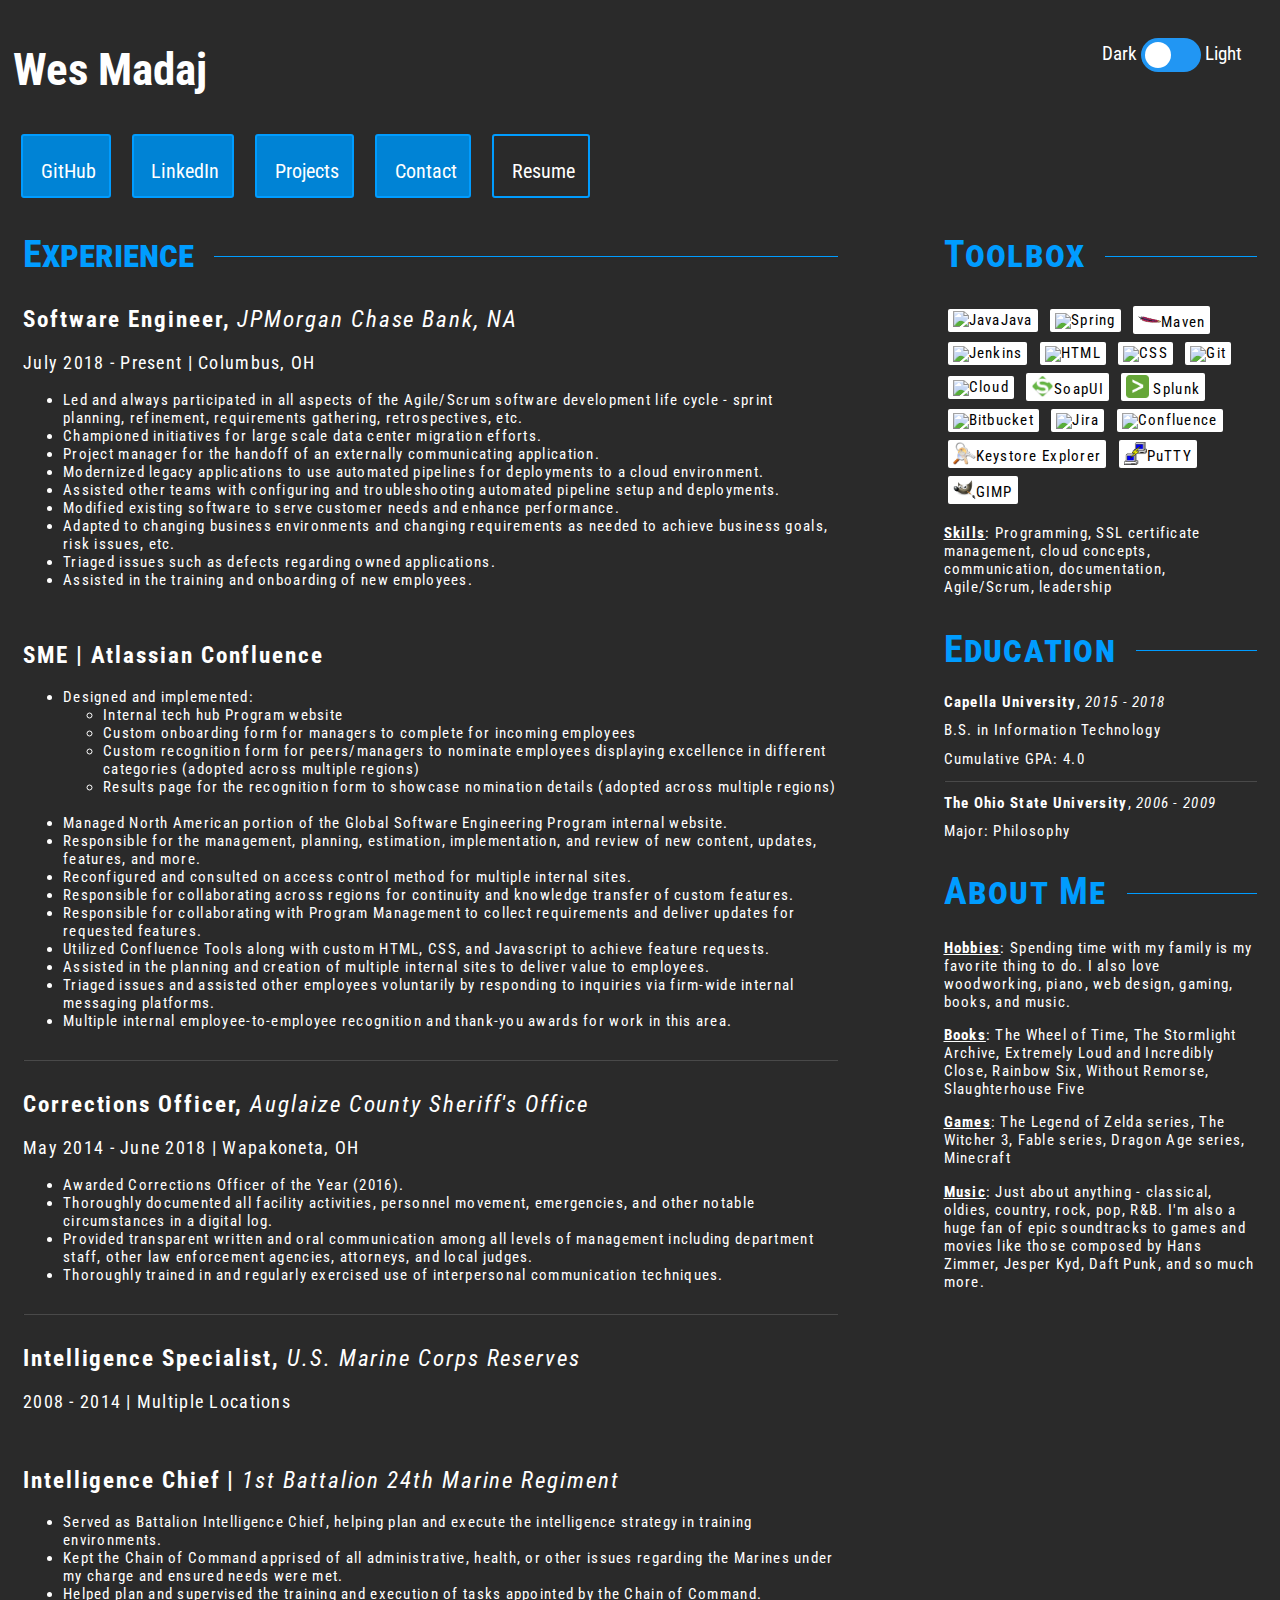
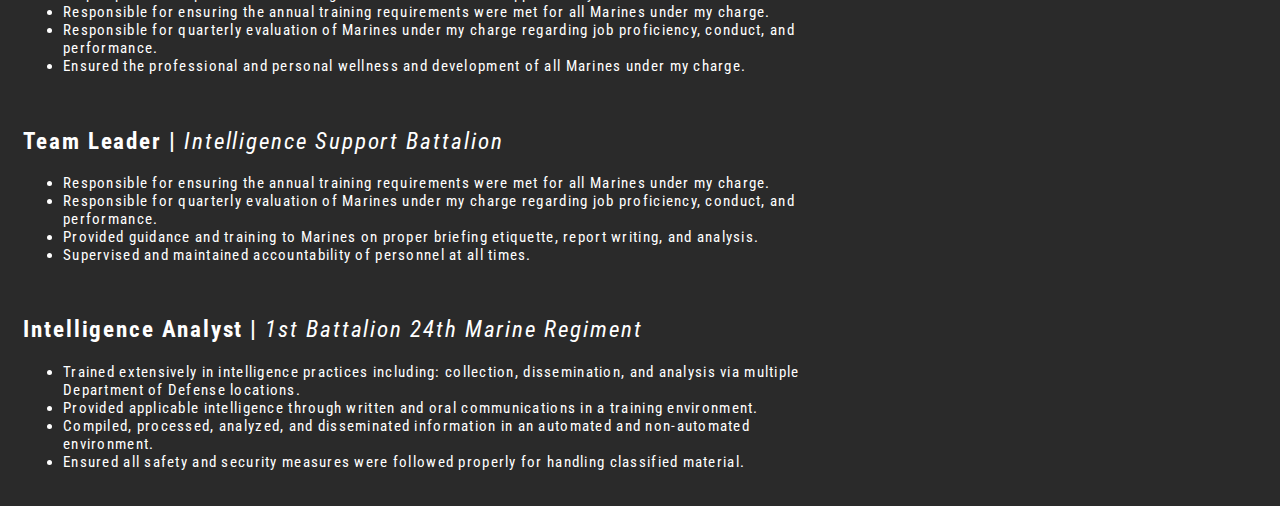
==== commit 302fe8ce: "added light/dark mode theme persist via localStorage" ====
--- a/index.html
+++ b/index.html
@@ -169,7 +169,6 @@
             </div>
 
         </div>
-        <script src="scripts/light-dark-toggle2.js"></script>
-        <script src="scripts/light-dark-toggle-persist.js"></script>
+        <script src="scripts/light-dark-toggle.js"></script>
     </body>
 </html>--- a/styles.css
+++ b/styles.css
@@ -7,8 +7,7 @@
     --masonry-item-bg: black;
     --text-color: white;
     --active-btn-color: white;
-    --tool-tag-box-shadow: 2px 2px 2px 1px #525252;
-
+    --tool-tag-box-shadow: none;
 }
 /* Light Mode Theme */
 [data-theme="light"] {
@@ -27,8 +26,11 @@
     padding: 5px;
 }
 body{
+    /*background: radial-gradient(circle, rgb(52, 52, 52) 0%, rgb(6, 6, 6) 52%);*/
     background: var(--body-bg);
     color: var(--text-color);
+    transition: background-color .45s ease-in,
+                color .45s ease-in;
 }
 hr {
     border-color: rgb(73, 73, 73);
@@ -63,6 +65,8 @@
 #active-button {
     background-color: transparent;
     color: var(--active-btn-color);
+    transition: background-color .45s ease-in,
+                color .45s ease-in;
 }
 .main-button:hover {
     background-color: rgb(0, 156, 255);
@@ -145,6 +149,7 @@
     padding: 2px 5px 3px 5px;
     margin: 4px;
     box-shadow: var(--tool-tag-box-shadow);
+    transition: box-shadow .45s ease-in;
     border-radius: 2px;
 }
 .tool-tag img {
@@ -253,21 +258,23 @@
 }
 .masonry-item, .masonry-content {
     border-radius: 10px;
-    overflow: hidden;
+    /*overflow: hidden;*/
 }
 .masonry-item {
     filter: drop-shadow(0px 2px 2px rgba(0, 0, 0, .3));
     transition: filter .25s ease-in-out;
 }
 .masonry-item:hover {
-    filter: drop-shadow(0px 5px 5px rgba(255, 255, 255, 0.3));
-}
-.masonry-content {
-    overflow: hidden;
+    /*filter: drop-shadow(0px 5px 5px rgba(255, 255, 255, 0.3));*/
+    box-shadow: 0px 5px 5px 0px rgba(255, 255, 255, 0.3);
+    transition: box-shadow .25s ease-in-out;
 }
 .masonry-item {
     color: var(--text-color);
     background-color: var(--masonry-item-bg);
+    transition: background-color .45s ease-in,
+                box-shadow-color .45s ease-in,
+                color .45s ease-in;
 }
 .masonry-title, .masonry-description {
     margin: 0;
